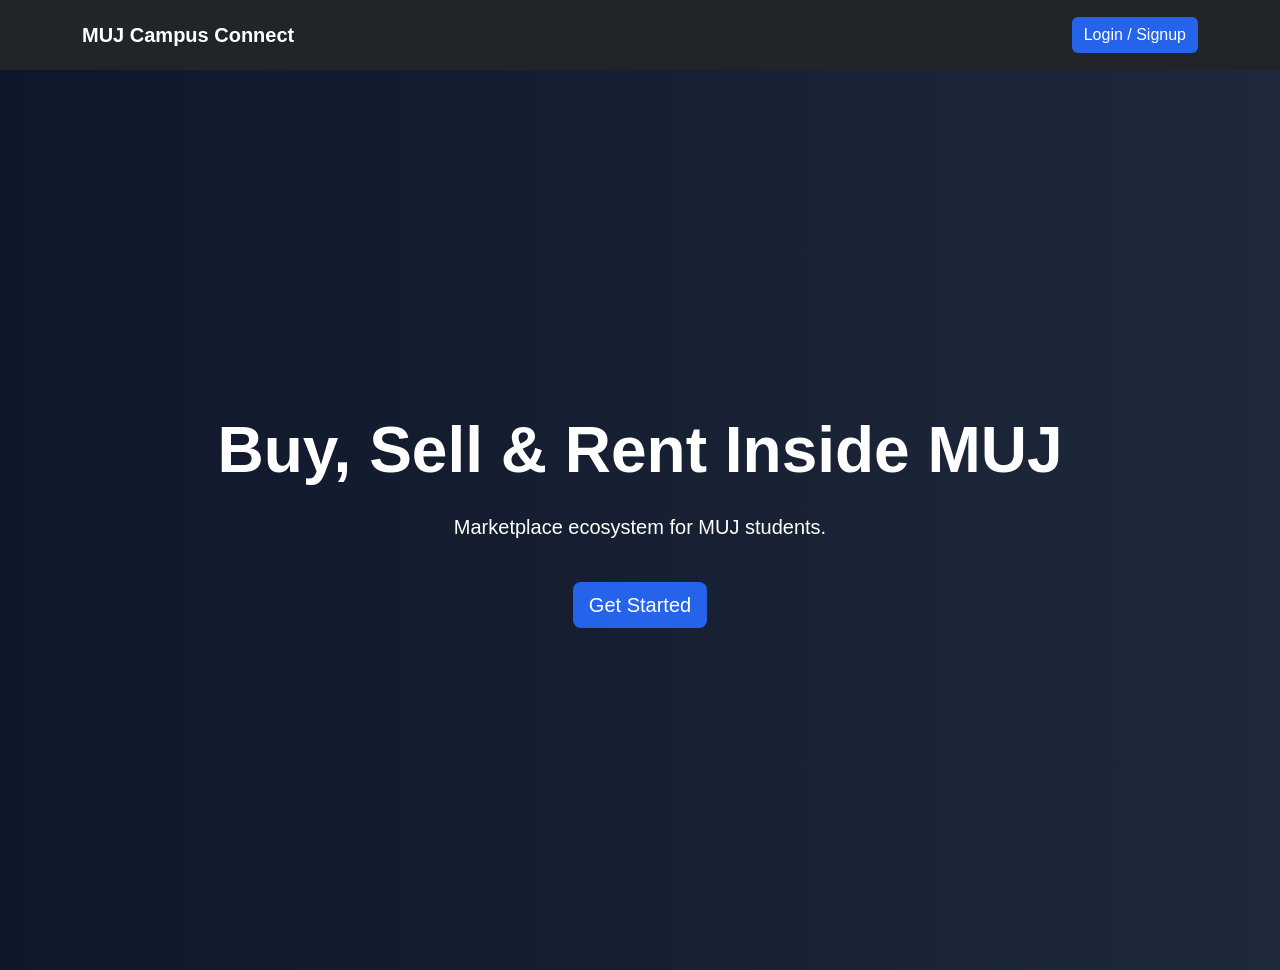
==== index.html @ 0d69db3c "Initial commit" ====
<!DOCTYPE html>
<html lang="en">

<head>

<meta charset="UTF-8">

<meta name="viewport" content="width=device-width, initial-scale=1.0">

<title>MUJ Campus Connect</title>

<link href="https://cdn.jsdelivr.net/npm/bootstrap@5.3.3/dist/css/bootstrap.min.css"
rel="stylesheet">

<link rel="stylesheet" href="style.css">

</head>

<body>

<!-- NAVBAR -->

<nav class="navbar navbar-expand-lg navbar-dark bg-dark">

<div class="container">

<a class="navbar-brand fw-bold" href="#">
MUJ Campus Connect
</a>

<a href="login.html"
class="btn btn-primary">
Login / Signup
</a>

</div>

</nav>

<!-- HERO -->

<section class="hero-section">

<div class="container text-center">

<h1 class="display-3 fw-bold">
Buy, Sell & Rent Inside MUJ
</h1>

<p class="lead mt-4">
Marketplace ecosystem for MUJ students.
</p>

<a href="login.html"
class="btn btn-primary btn-lg mt-4">
Get Started
</a>

</div>

</section>

</body>
</html>
---- style.css ----
body{
background:#0f172a;
color:white;
font-family:Arial, Helvetica, sans-serif;
}

.hero-section{
min-height:100vh;
display:flex;
align-items:center;
justify-content:center;
background:linear-gradient(to right,#0f172a,#1e293b);
}

.feature-card{
background:#1e293b;
padding:35px;
border-radius:20px;
}

.dashboard-card{
background:#1e293b;
padding:40px;
border-radius:20px;
transition:0.3s;
height:100%;
}

.dashboard-card:hover{
transform:translateY(-10px);
}

.product-card{
background:#1e293b;
border:none;
border-radius:20px;
overflow:hidden;
color:white;
}

.product-card img{
height:250px;
width:100%;
object-fit:cover;
}

.price{
color:#38bdf8;
font-size:28px;
font-weight:bold;
}

.form-control,
.form-select,
textarea{
background:#0f172a;
border:1px solid #334155;
color:white;
}

.form-control:focus,
.form-select:focus,
textarea:focus{
background:#0f172a;
color:white;
box-shadow:none;
}

textarea{
height:120px;
resize:none;
}

.navbar{
padding:15px 0;
}

.btn-primary{
background:#2563eb;
border:none;
}

.btn-success{
background:#10b981;
border:none;
}

.btn-warning{
border:none;
}
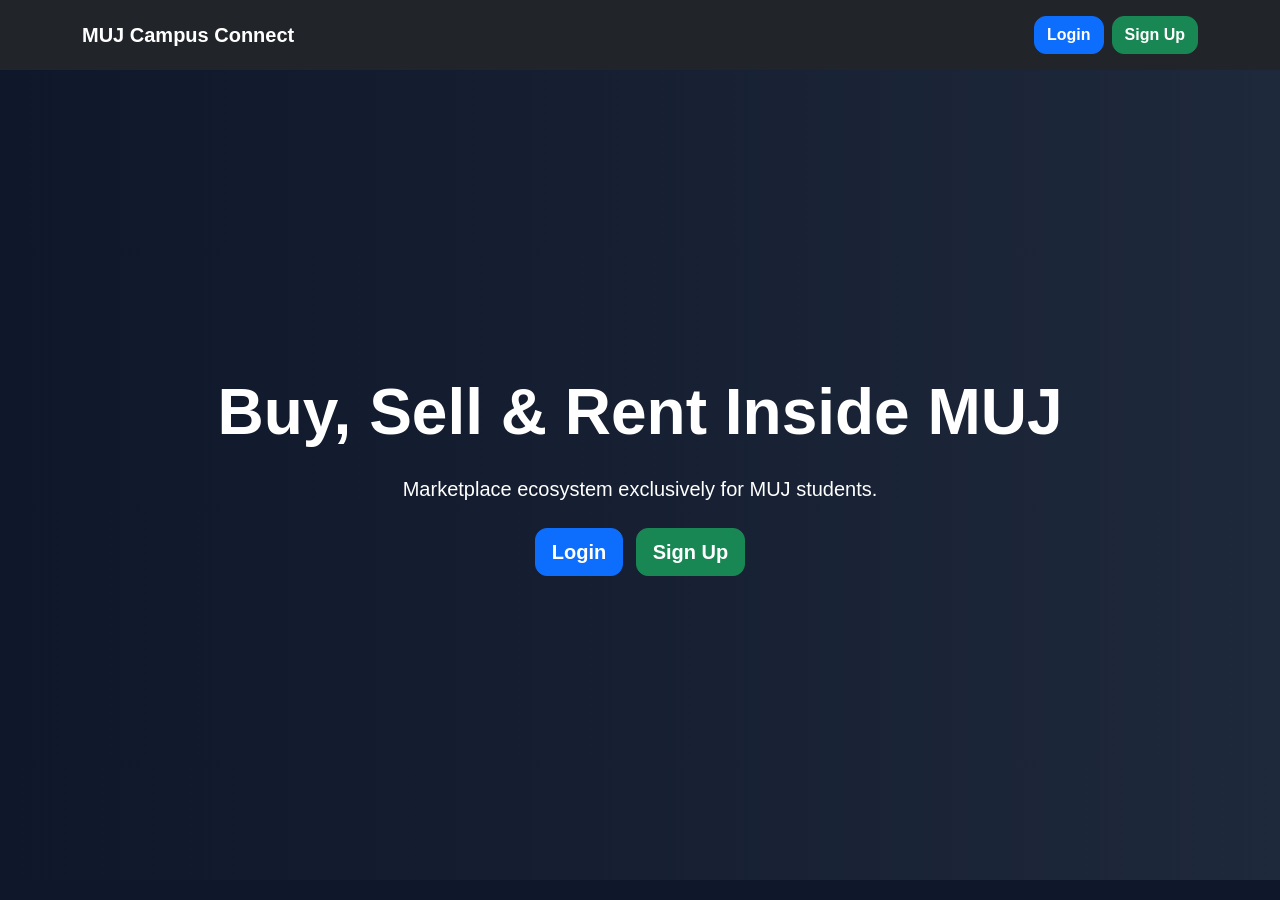
==== commit 589dd8a3: "Updated login signup dashboard" ====
--- a/index.html
+++ b/index.html
@@ -1,24 +1,15 @@
 <!DOCTYPE html>
 <html lang="en">
-
 <head>
-
 <meta charset="UTF-8">
-
 <meta name="viewport" content="width=device-width, initial-scale=1.0">
-
 <title>MUJ Campus Connect</title>
 
-<link href="https://cdn.jsdelivr.net/npm/bootstrap@5.3.3/dist/css/bootstrap.min.css"
-rel="stylesheet">
-
+<link href="https://cdn.jsdelivr.net/npm/bootstrap@5.3.3/dist/css/bootstrap.min.css" rel="stylesheet">
 <link rel="stylesheet" href="style.css">
 
 </head>
-
 <body>
-
-<!-- NAVBAR -->
 
 <nav class="navbar navbar-expand-lg navbar-dark bg-dark">
 
@@ -28,16 +19,21 @@
 MUJ Campus Connect
 </a>
 
-<a href="login.html"
-class="btn btn-primary">
-Login / Signup
+<div class="d-flex gap-2">
+
+<a href="login.html" class="btn btn-primary">
+Login
+</a>
+
+<a href="signup.html" class="btn btn-success">
+Sign Up
 </a>
 
 </div>
 
+</div>
+
 </nav>
-
-<!-- HERO -->
 
 <section class="hero-section">
 
@@ -48,13 +44,26 @@
 </h1>
 
 <p class="lead mt-4">
-Marketplace ecosystem for MUJ students.
+Marketplace ecosystem exclusively for MUJ students.
 </p>
 
+<div class="mt-4">
+
 <a href="login.html"
-class="btn btn-primary btn-lg mt-4">
-Get Started
+class="btn btn-primary btn-lg me-2">
+
+Login
+
 </a>
+
+<a href="signup.html"
+class="btn btn-success btn-lg">
+
+Sign Up
+
+</a>
+
+</div>
 
 </div>
 
--- a/style.css
+++ b/style.css
@@ -1,90 +1,52 @@
 body{
 background:#0f172a;
 color:white;
-font-family:Arial, Helvetica, sans-serif;
+font-family:Arial,sans-serif;
 }
 
 .hero-section{
-min-height:100vh;
+min-height:90vh;
 display:flex;
+justify-content:center;
 align-items:center;
-justify-content:center;
 background:linear-gradient(to right,#0f172a,#1e293b);
 }
 
-.feature-card{
-background:#1e293b;
-padding:35px;
-border-radius:20px;
-}
-
+.feature-card,
 .dashboard-card{
 background:#1e293b;
-padding:40px;
+padding:30px;
 border-radius:20px;
-transition:0.3s;
-height:100%;
-}
-
-.dashboard-card:hover{
-transform:translateY(-10px);
-}
-
-.product-card{
-background:#1e293b;
-border:none;
-border-radius:20px;
-overflow:hidden;
-color:white;
-}
-
-.product-card img{
-height:250px;
-width:100%;
-object-fit:cover;
-}
-
-.price{
-color:#38bdf8;
-font-size:28px;
-font-weight:bold;
+box-shadow:0 0 20px rgba(0,0,0,.3);
 }
 
 .form-control,
 .form-select,
 textarea{
-background:#0f172a;
-border:1px solid #334155;
-color:white;
+background:#0f172a !important;
+border:1px solid #334155 !important;
+color:white !important;
 }
 
 .form-control:focus,
-.form-select:focus,
-textarea:focus{
-background:#0f172a;
-color:white;
+.form-select:focus{
 box-shadow:none;
+border-color:#38bdf8 !important;
 }
 
-textarea{
-height:120px;
-resize:none;
+::placeholder{
+color:#94a3b8 !important;
+}
+
+.btn{
+border-radius:12px;
+font-weight:600;
 }
 
 .navbar{
 padding:15px 0;
 }
 
-.btn-primary{
-background:#2563eb;
-border:none;
-}
-
-.btn-success{
-background:#10b981;
-border:none;
-}
-
-.btn-warning{
-border:none;
+a{
+text-decoration:none;
 }
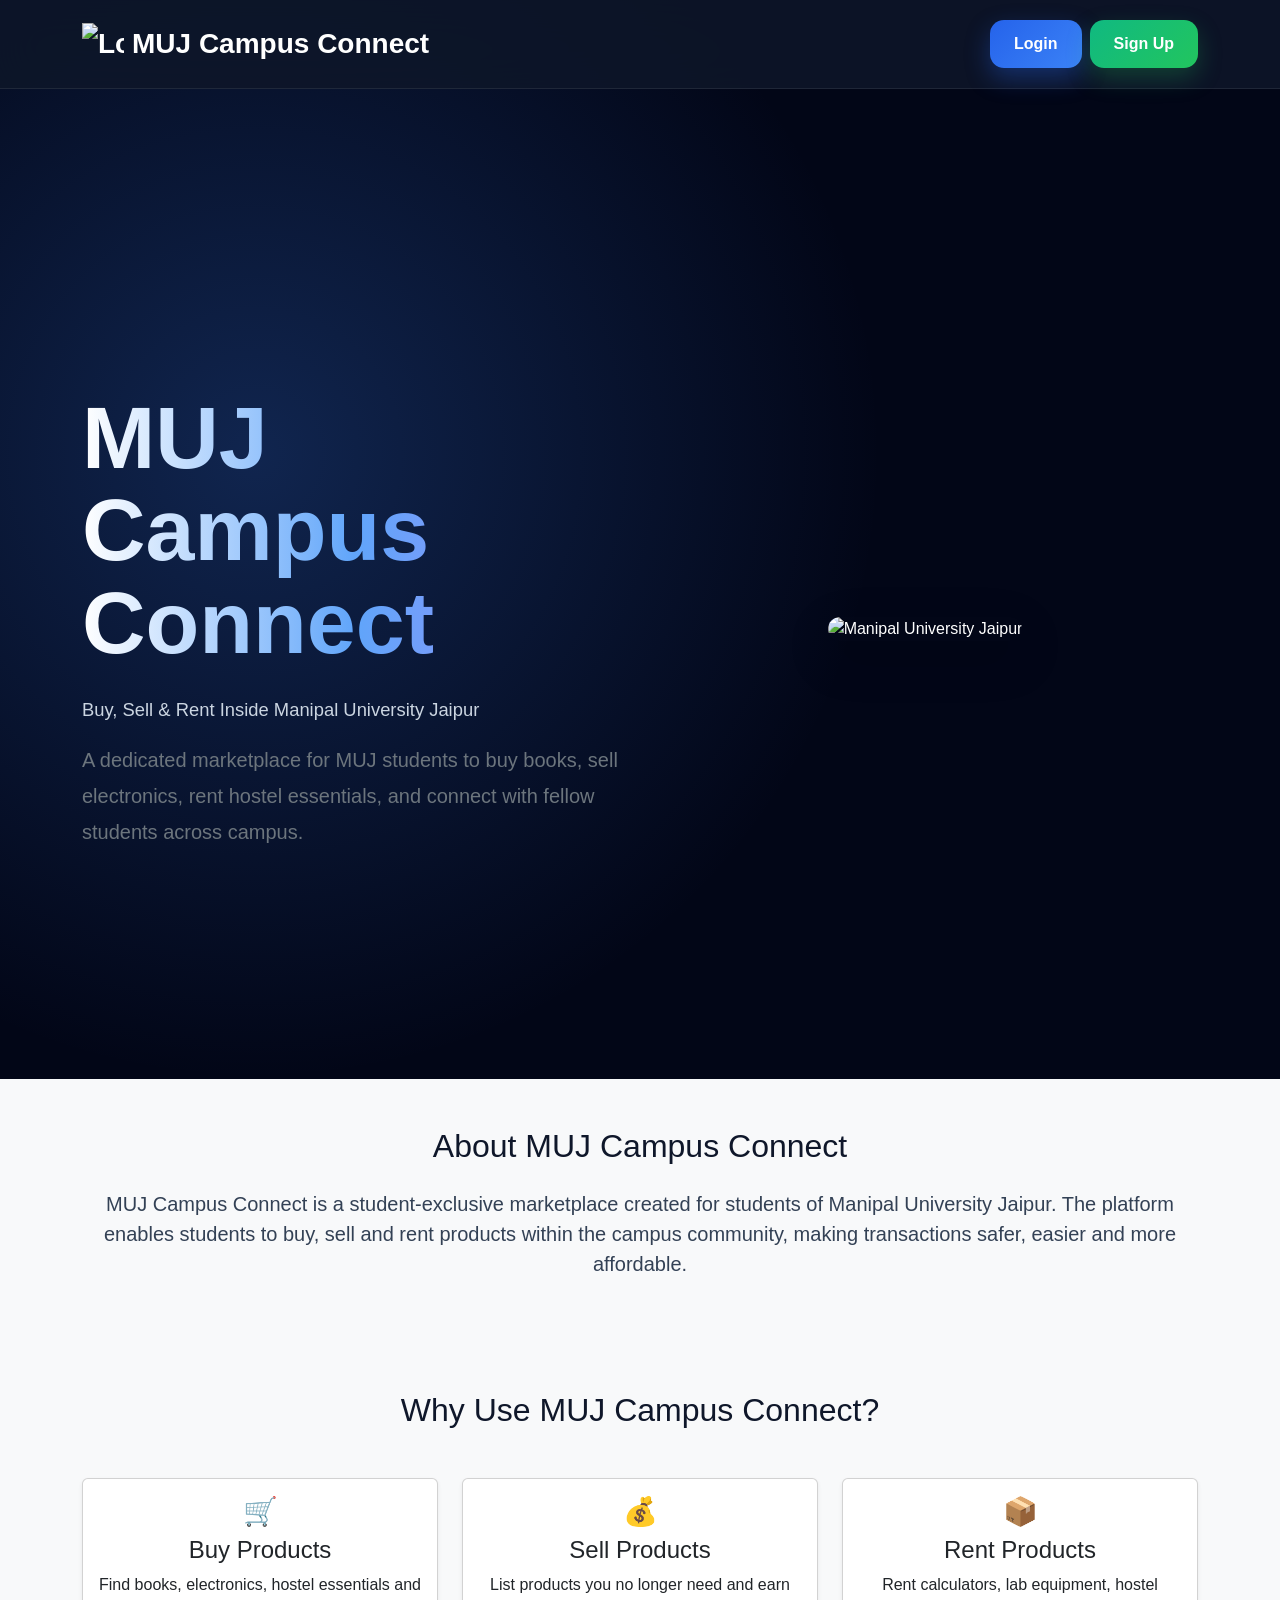
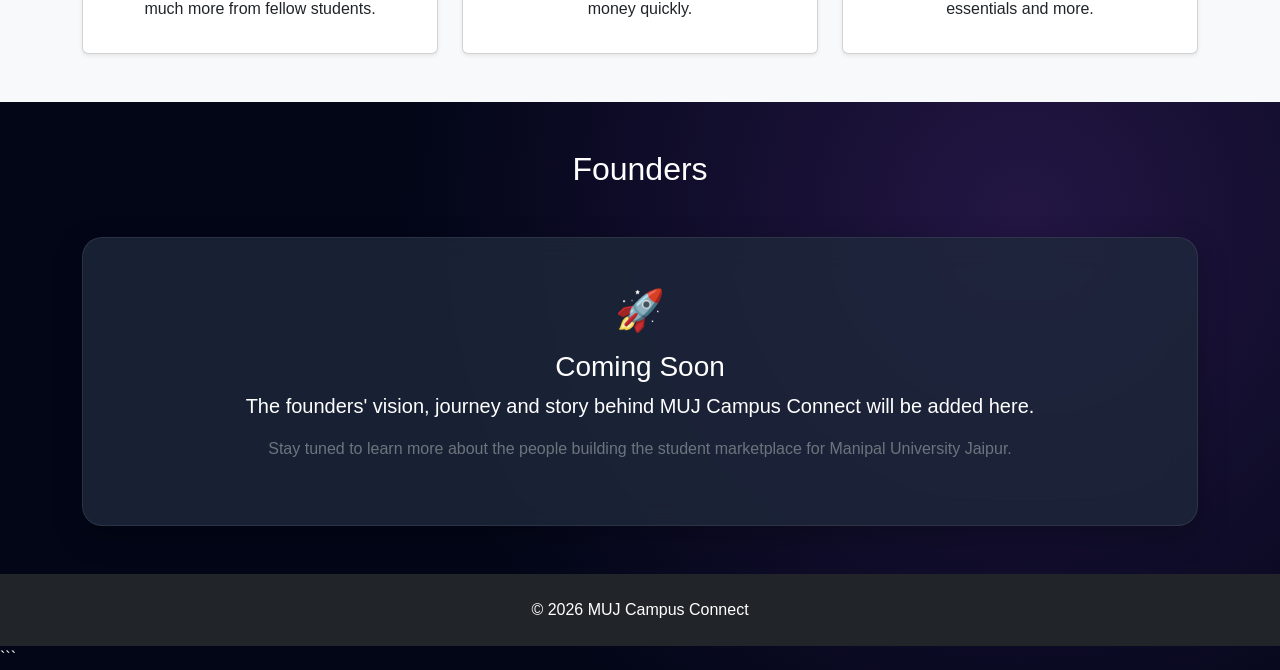
==== commit b07b68b4: "Updated login signup dashboard" ====
--- a/index.html
+++ b/index.html
@@ -1,23 +1,86 @@
 <!DOCTYPE html>
 <html lang="en">
+
 <head>
+
 <meta charset="UTF-8">
 <meta name="viewport" content="width=device-width, initial-scale=1.0">
+
 <title>MUJ Campus Connect</title>
 
 <link href="https://cdn.jsdelivr.net/npm/bootstrap@5.3.3/dist/css/bootstrap.min.css" rel="stylesheet">
+
 <link rel="stylesheet" href="style.css">
 
+<style>
+
+html{
+scroll-behavior:smooth;
+}
+
+#home,
+#about,
+#founders{
+scroll-margin-top:120px;
+}
+
+</style>
+
 </head>
+
 <body>
 
-<nav class="navbar navbar-expand-lg navbar-dark bg-dark">
-
-<div class="container">
-
-<a class="navbar-brand fw-bold" href="#">
+<!-- NAVBAR -->
+
+<nav class="navbar navbar-expand-lg navbar-dark bg-dark fixed-top">
+
+<div class="container">
+
+<!-- LOGO + DROPDOWN -->
+
+<div class="dropdown">
+
+<a
+class="navbar-brand fw-bold fs-3 d-flex align-items-center"
+href="#"
+data-bs-toggle="dropdown">
+
+<img
+src="https://cdn-icons-png.flaticon.com/512/906/906175.png"
+alt="Logo"
+width="42"
+height="42"
+class="me-2">
+
 MUJ Campus Connect
-</a>
+
+</a>
+
+<ul class="dropdown-menu">
+
+<li>
+<a class="dropdown-item" href="#home">
+🏠 Home
+</a>
+</li>
+
+<li>
+<a class="dropdown-item" href="#about">
+ℹ️ About
+</a>
+</li>
+
+<li>
+<a class="dropdown-item" href="#founders">
+👨‍💻 Founders
+</a>
+</li>
+
+</ul>
+
+</div>
+
+<!-- BUTTONS -->
 
 <div class="d-flex gap-2">
 
@@ -35,33 +98,54 @@
 
 </nav>
 
-<section class="hero-section">
-
-<div class="container text-center">
-
-<h1 class="display-3 fw-bold">
-Buy, Sell & Rent Inside MUJ
+<!-- NAVBAR SPACER -->
+
+<div style="height:90px;"></div>
+
+<!-- HERO SECTION -->
+
+<section id="home" class="hero-section">
+
+<div class="container">
+
+<div class="row align-items-center min-vh-100">
+
+<!-- LEFT -->
+
+<div class="col-lg-6">
+
+<h1>
+
+MUJ Campus Connect
+
 </h1>
 
 <p class="lead mt-4">
-Marketplace ecosystem exclusively for MUJ students.
-</p>
-
-<div class="mt-4">
-
-<a href="login.html"
-class="btn btn-primary btn-lg me-2">
-
-Login
-
-</a>
-
-<a href="signup.html"
-class="btn btn-success btn-lg">
-
-Sign Up
-
-</a>
+
+Buy, Sell & Rent Inside Manipal University Jaipur
+
+</p>
+
+<p class="fs-5 text-secondary">
+
+A dedicated marketplace for MUJ students to buy books,
+sell electronics, rent hostel essentials, and connect
+with fellow students across campus.
+
+</p>
+
+</div>
+
+<!-- RIGHT -->
+
+<div class="col-lg-6 text-center mt-5 mt-lg-0">
+
+<img
+src="https://miro.medium.com/v2/resize:fit:1230/0*9ih24Y6iBJ3lzcD5.JPG"
+alt="Manipal University Jaipur"
+class="img-fluid rounded-4 shadow-lg">
+
+</div>
 
 </div>
 
@@ -69,5 +153,195 @@
 
 </section>
 
+<!-- ABOUT SECTION -->
+
+<section id="about" class="py-5 bg-light">
+
+<div class="container">
+
+<h2
+class="text-center mb-4"
+style="color:#0f172a;">
+
+About MUJ Campus Connect
+
+</h2>
+
+<p
+class="lead text-center"
+style="color:#334155;">
+
+MUJ Campus Connect is a student-exclusive marketplace
+created for students of Manipal University Jaipur.
+
+The platform enables students to buy, sell and rent
+products within the campus community, making
+transactions safer, easier and more affordable.
+
+</p>
+
+</div>
+
+</section>
+
+<!-- FEATURES -->
+
+<section class="py-5 bg-light">
+
+<div class="container">
+
+<h2
+class="text-center mb-5"
+style="color:#0f172a;">
+
+Why Use MUJ Campus Connect?
+
+</h2>
+
+<div class="row g-4">
+
+<!-- BUY -->
+
+<div class="col-md-4">
+
+<div class="card h-100 shadow-sm">
+
+<div class="card-body text-center">
+
+<h3>🛒</h3>
+
+<h4>Buy Products</h4>
+
+<p>
+
+Find books, electronics, hostel essentials
+and much more from fellow students.
+
+</p>
+
+</div>
+
+</div>
+
+</div>
+
+<!-- SELL -->
+
+<div class="col-md-4">
+
+<div class="card h-100 shadow-sm">
+
+<div class="card-body text-center">
+
+<h3>💰</h3>
+
+<h4>Sell Products</h4>
+
+<p>
+
+List products you no longer need and earn
+money quickly.
+
+</p>
+
+</div>
+
+</div>
+
+</div>
+
+<!-- RENT -->
+
+<div class="col-md-4">
+
+<div class="card h-100 shadow-sm">
+
+<div class="card-body text-center">
+
+<h3>📦</h3>
+
+<h4>Rent Products</h4>
+
+<p>
+
+Rent calculators, lab equipment,
+hostel essentials and more.
+
+</p>
+
+</div>
+
+</div>
+
+</div>
+
+</div>
+
+</div>
+
+</section>
+
+<!-- FOUNDERS -->
+
+<section id="founders" class="py-5">
+
+<div class="container">
+
+<h2 class="text-center mb-5">
+
+Founders
+
+</h2>
+
+<div class="feature-card text-center p-5">
+
+<h1 class="mb-3">
+
+🚀
+
+</h1>
+
+<h3>
+
+Coming Soon
+
+</h3>
+
+<p class="lead">
+
+The founders' vision, journey and story behind
+MUJ Campus Connect will be added here.
+
+</p>
+
+<p class="text-secondary">
+
+Stay tuned to learn more about the people building
+the student marketplace for Manipal University Jaipur.
+
+</p>
+
+</div>
+
+</div>
+
+</section>
+
+<!-- FOOTER -->
+
+<footer class="bg-dark text-white text-center py-4">
+
+<p class="mb-0">
+
+© 2026 MUJ Campus Connect
+
+</p>
+
+</footer>
+
+<script src="https://cdn.jsdelivr.net/npm/bootstrap@5.3.3/dist/js/bootstrap.bundle.min.js"></script>
+
 </body>
-</html>+
+</html>
+```
--- a/style.css
+++ b/style.css
@@ -1,52 +1,357 @@
+/* BACKGROUND */
+
 body{
-background:#0f172a;
+
+background:
+
+radial-gradient(
+circle at 20% 20%,
+rgba(59,130,246,.25),
+transparent 30%
+),
+
+radial-gradient(
+circle at 80% 80%,
+rgba(168,85,247,.20),
+transparent 30%
+),
+
+#020617;
+
 color:white;
-font-family:Arial,sans-serif;
-}
+
+font-family:'Segoe UI',sans-serif;
+
+min-height:100vh;
+
+overflow-x:hidden;
+
+}
+
+/* GLASS NAVBAR */
+
+.navbar{
+
+position:sticky;
+
+top:0;
+
+z-index:1000;
+
+padding:18px 0;
+
+background:rgba(15,23,42,.85) !important;
+
+backdrop-filter:blur(20px);
+
+border-bottom:1px solid rgba(255,255,255,.08);
+
+}
+/* HERO */
 
 .hero-section{
+
 min-height:90vh;
+
 display:flex;
+
 justify-content:center;
+
 align-items:center;
-background:linear-gradient(to right,#0f172a,#1e293b);
-}
+
+color:white;
+
+}
+
+/* HEADING */
+
+.hero-section h1{
+
+font-size:5.5rem;
+
+font-weight:900;
+
+line-height:1.05;
+
+background:linear-gradient(
+90deg,
+#ffffff,
+#60a5fa,
+#a78bfa
+);
+
+-webkit-background-clip:text;
+-webkit-text-fill-color:transparent;
+
+margin-bottom:20px;
+
+}
+
+/* SUBTEXT */
+
+.hero-section p{
+
+color:#cbd5e1;
+
+font-size:1.15rem;
+
+line-height:1.8;
+
+}
+
+/* IMAGE CARD */
+
+.hero-section img{
+
+max-height:550px;
+
+width:100%;
+
+object-fit:cover;
+
+border-radius:24px;
+
+box-shadow:
+0 25px 50px rgba(0,0,0,.35),
+0 0 60px rgba(59,130,246,.20);
+
+animation:float 6s ease-in-out infinite;
+
+transition:.3s ease;
+
+}
+
+.hero-section img:hover{
+
+box-shadow:
+0 35px 60px rgba(0,0,0,.45),
+0 0 80px rgba(168,85,247,.35);
+
+}
+
+/* FLOAT ANIMATION */
+
+@keyframes float{
+
+0%{
+transform:translateY(0px);
+}
+
+50%{
+transform:translateY(-15px);
+}
+
+100%{
+transform:translateY(0px);
+}
+
+}
+
+/* GLASS BADGE */
+
+.badge-glass{
+
+display:inline-block;
+
+padding:10px 20px;
+
+border-radius:50px;
+
+background:
+rgba(255,255,255,.06);
+
+border:
+1px solid rgba(255,255,255,.12);
+
+backdrop-filter:
+blur(10px);
+
+margin-bottom:25px;
+
+font-size:.95rem;
+
+color:#e2e8f0;
+
+}
+
+/* STATS */
+
+.stats{
+
+display:flex;
+
+gap:50px;
+
+margin-top:40px;
+
+}
+
+.stats h2{
+
+font-size:2rem;
+
+font-weight:700;
+
+color:white;
+
+margin-bottom:5px;
+
+}
+
+.stats p{
+
+margin:0;
+
+color:#94a3b8;
+
+font-size:.95rem;
+
+}
+
+/* BUTTONS */
+
+.btn{
+
+border-radius:14px;
+
+font-weight:600;
+
+padding:12px 24px;
+
+}
+
+.btn-primary{
+
+background:
+linear-gradient(
+135deg,
+#2563eb,
+#3b82f6
+);
+
+border:none;
+
+box-shadow:
+0 10px 25px rgba(37,99,235,.35);
+
+}
+
+.btn-success{
+
+background:
+linear-gradient(
+135deg,
+#10b981,
+#22c55e
+);
+
+border:none;
+
+box-shadow:
+0 10px 25px rgba(34,197,94,.25);
+
+}
+
+/* CARDS */
 
 .feature-card,
 .dashboard-card{
-background:#1e293b;
+
+background:
+rgba(30,41,59,.8);
+
+backdrop-filter:
+blur(15px);
+
 padding:30px;
+
 border-radius:20px;
-box-shadow:0 0 20px rgba(0,0,0,.3);
-}
+
+border:
+1px solid rgba(255,255,255,.08);
+
+box-shadow:
+0 10px 30px rgba(0,0,0,.25);
+
+}
+
+/* FORMS */
 
 .form-control,
 .form-select,
 textarea{
+
 background:#0f172a !important;
+
 border:1px solid #334155 !important;
+
 color:white !important;
+
 }
 
 .form-control:focus,
 .form-select:focus{
+
 box-shadow:none;
-border-color:#38bdf8 !important;
-}
+
+border-color:#60a5fa !important;
+
+}
+
+/* PLACEHOLDER */
 
 ::placeholder{
+
 color:#94a3b8 !important;
-}
-
-.btn{
+
+}
+
+/* LINKS */
+
+a{
+
+text-decoration:none;
+
+}
+
+
+
+
+
+.btn-primary:hover{
+background:#dc6e0d !important;
+border-color:#dc6e0d !important;
+}
+
+.btn-success:hover{
+background:#dc6e0d !important;
+border-color:#dc6e0d !important;
+}
+
+
+
+
+
+.back-btn{
+
 border-radius:12px;
+
+padding:8px 18px;
+
 font-weight:600;
-}
-
-.navbar{
-padding:15px 0;
-}
-
-a{
-text-decoration:none;
+
+transition:all .3s ease;
+
+}
+
+.back-btn:hover{
+
+background:#dc6e0d !important;
+
+border-color:#dc6e0d !important;
+
+color:white !important;
+
+transform:translateX(-3px);
+
 }
